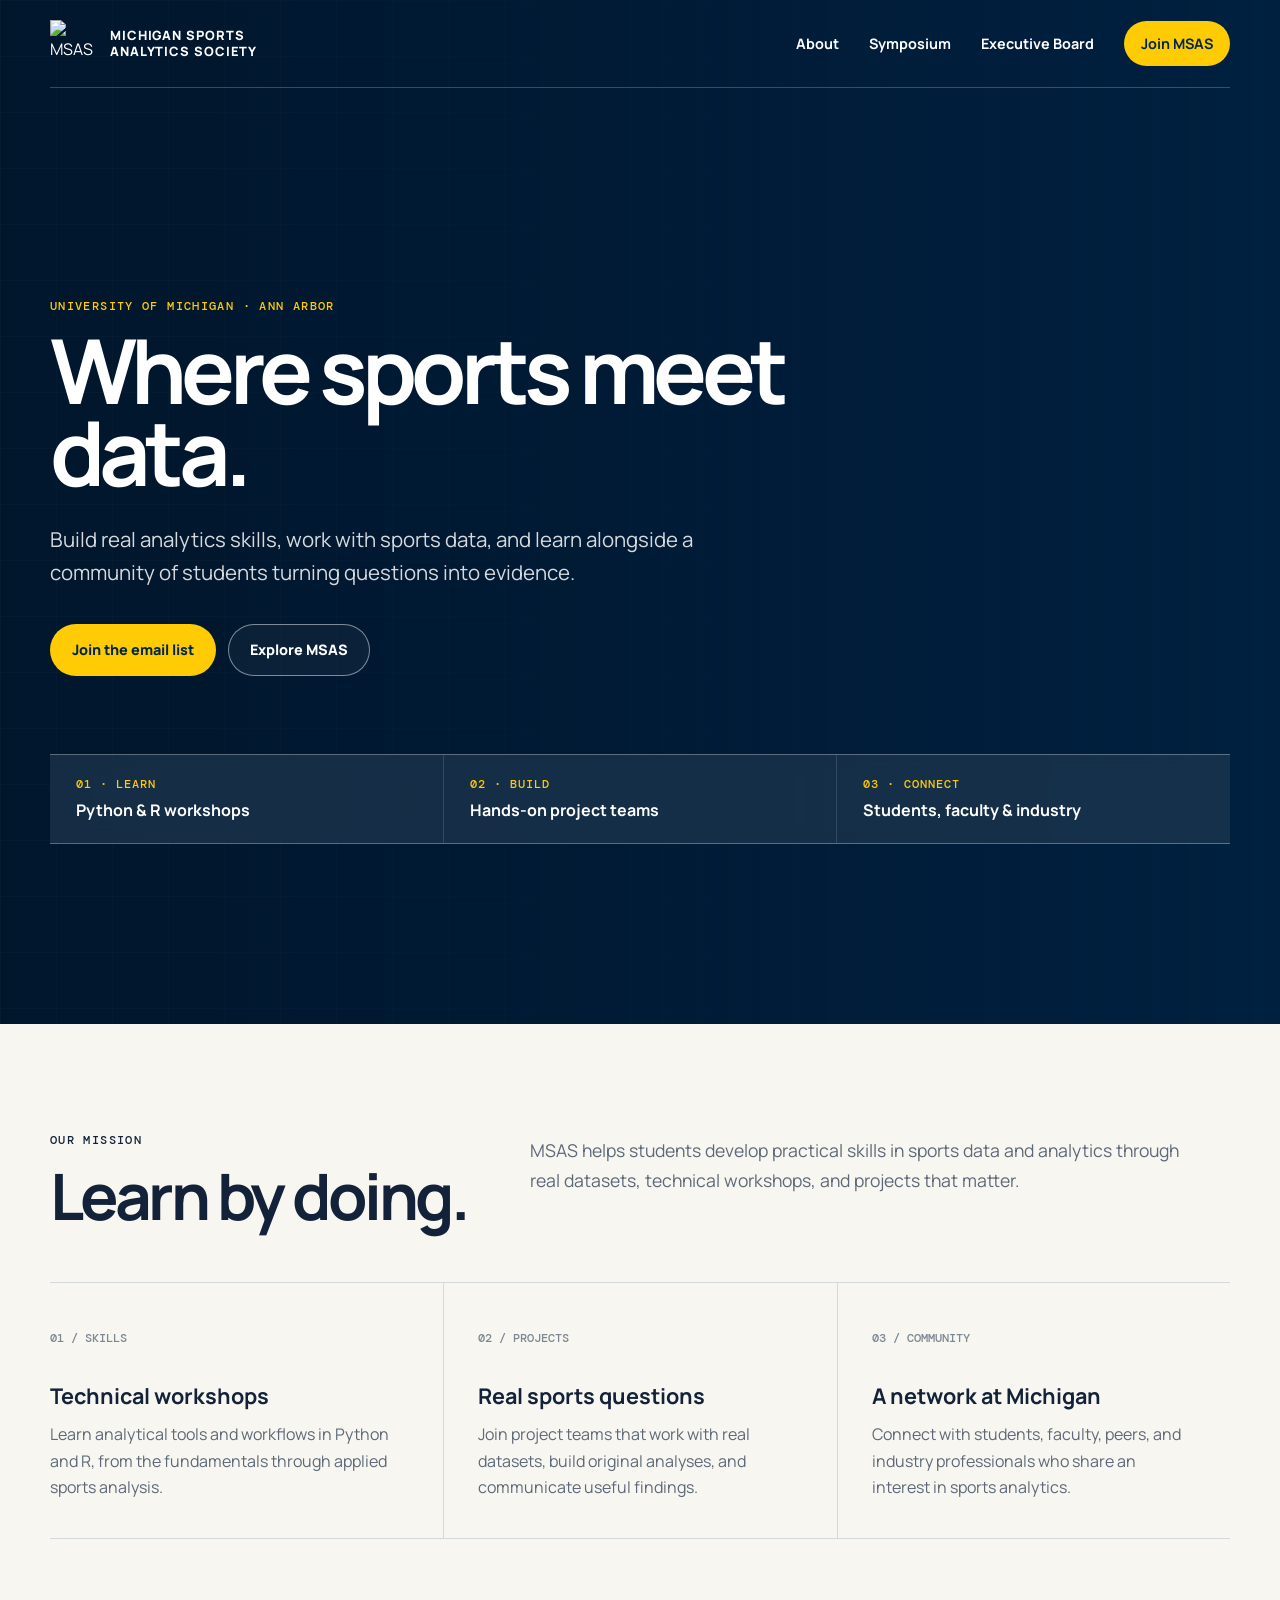
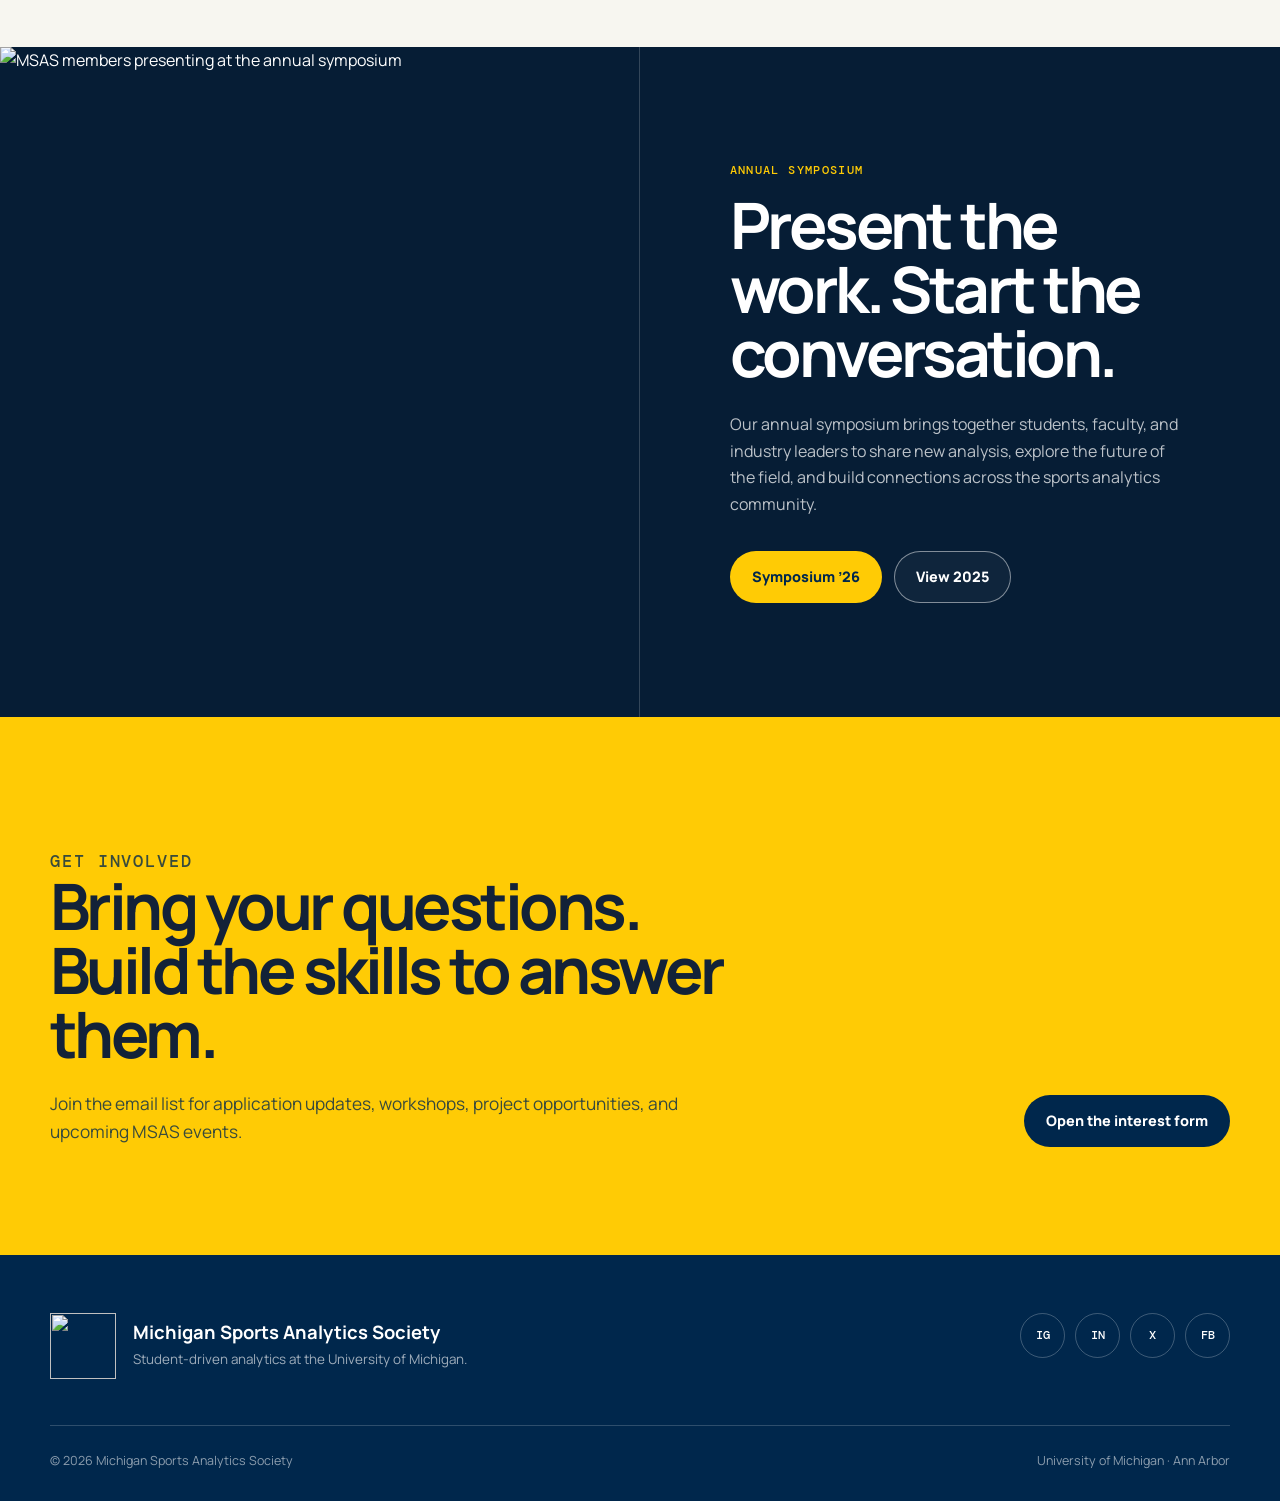
==== index.html @ a76660fe "First commit" ====
<!doctype html>
<html lang="en">
<head>
  <meta charset="utf-8">
  <meta name="viewport" content="width=device-width, initial-scale=1">
  <meta name="description" content="Michigan Sports Analytics Society helps students build practical sports analytics skills through projects, workshops, and its annual symposium.">
  <meta name="theme-color" content="#00274c">
  <title>Michigan Sports Analytics Society</title>
  <link rel="preconnect" href="https://fonts.googleapis.com">
  <link rel="preconnect" href="https://fonts.gstatic.com" crossorigin>
  <link href="https://fonts.googleapis.com/css2?family=DM+Mono:wght@400;500&family=Manrope:wght@400;500;600;700;800&display=swap" rel="stylesheet">
  <link rel="icon" type="image/svg+xml" href="data:image/svg+xml,%3Csvg xmlns='http://www.w3.org/2000/svg' viewBox='0 0 64 64'%3E%3Crect width='64' height='64' rx='13' fill='%2300274c'/%3E%3Cpath d='M12 43V21h9l11 14 11-14h9v22h-8V32L32 47 20 32v11z' fill='%23ffcb05'/%3E%3C/svg%3E">
  <style>
    :root {
      --blue: #00274c;
      --blue-2: #061d35;
      --maize: #ffcb05;
      --cream: #f7f6f0;
      --white: #fff;
      --ink: #132238;
      --muted: #5d6978;
      --line: rgba(0, 39, 76, .14);
      --max: 1180px;
      --radius: 22px;
    }

    * { box-sizing: border-box; }
    html { scroll-behavior: smooth; }
    body {
      margin: 0;
      color: var(--ink);
      background: var(--cream);
      font: 400 1rem/1.65 "Manrope", system-ui, sans-serif;
    }
    img { display: block; max-width: 100%; }
    a { color: inherit; }
    button, a { -webkit-tap-highlight-color: transparent; }
    .shell { width: min(calc(100% - 40px), var(--max)); margin-inline: auto; }
    .eyebrow {
      margin: 0 0 14px;
      color: inherit;
      font: 500 .78rem/1.4 "DM Mono", monospace;
      letter-spacing: .11em;
      text-transform: uppercase;
    }

    .site-header {
      position: absolute;
      z-index: 20;
      inset: 0 0 auto;
      color: var(--white);
    }
    .nav {
      min-height: 88px;
      display: flex;
      align-items: center;
      justify-content: space-between;
      gap: 28px;
      border-bottom: 1px solid rgba(255,255,255,.22);
    }
    .brand { display: inline-flex; align-items: center; gap: 12px; text-decoration: none; }
    .brand img { width: 48px; height: 48px; object-fit: contain; }
    .brand-text { max-width: 190px; font-size: .8rem; font-weight: 800; line-height: 1.2; text-transform: uppercase; letter-spacing: .07em; }
    .nav-links { display: flex; align-items: center; gap: 30px; }
    .nav-links a { font-size: .9rem; font-weight: 700; text-decoration: none; }
    .nav-links a:not(.nav-cta):hover { color: var(--maize); }
    .nav-cta { padding: 11px 17px; border-radius: 999px; color: var(--blue); background: var(--maize); }
    .menu-button { display: none; border: 0; color: white; background: transparent; cursor: pointer; }

    .hero {
      position: relative;
      min-height: 760px;
      display: grid;
      place-items: end stretch;
      overflow: hidden;
      color: var(--white);
      background: var(--blue);
    }
    .hero::before {
      content: "";
      position: absolute;
      inset: 0;
      background:
        linear-gradient(90deg, rgba(0,22,43,.98) 0%, rgba(0,25,50,.87) 48%, rgba(0,20,42,.35) 100%),
        url("https://msportsanalytics.com/wp-content/uploads/2024/12/msas.jpg?w=1440") center 38% / cover;
    }
    .hero::after {
      content: "";
      position: absolute;
      inset: 0;
      opacity: .22;
      background-image: linear-gradient(rgba(255,255,255,.09) 1px, transparent 1px), linear-gradient(90deg, rgba(255,255,255,.09) 1px, transparent 1px);
      background-size: 56px 56px;
      mask-image: linear-gradient(to right, #000, transparent 72%);
    }
    .hero-inner { position: relative; z-index: 2; padding: 190px 0 72px; }
    .hero-copy { width: min(800px, 100%); }
    .hero .eyebrow { color: var(--maize); }
    h1 {
      max-width: 850px;
      margin: 0;
      font-size: clamp(3.4rem, 7vw, 6.9rem);
      line-height: .91;
      letter-spacing: -.065em;
    }
    .hero-lede { max-width: 650px; margin: 30px 0 34px; color: rgba(255,255,255,.84); font-size: clamp(1.05rem, 2vw, 1.28rem); }
    .actions { display: flex; flex-wrap: wrap; gap: 12px; }
    .button {
      display: inline-flex;
      align-items: center;
      justify-content: center;
      min-height: 52px;
      padding: 0 21px;
      border: 1px solid transparent;
      border-radius: 999px;
      font-size: .9rem;
      font-weight: 800;
      text-decoration: none;
    }
    .button-primary { color: var(--blue); background: var(--maize); }
    .button-secondary { color: var(--white); border-color: rgba(255,255,255,.48); background: rgba(255,255,255,.04); }
    .button:hover { transform: translateY(-2px); }
    .signal-row { display: grid; grid-template-columns: repeat(3, 1fr); gap: 1px; margin-top: 78px; background: rgba(255,255,255,.2); border-block: 1px solid rgba(255,255,255,.2); }
    .signal { padding: 22px 26px 20px; background: rgba(0,28,55,.58); backdrop-filter: blur(8px); }
    .signal span { display: block; color: var(--maize); font: 500 .72rem "DM Mono", monospace; letter-spacing: .09em; text-transform: uppercase; }
    .signal strong { display: block; margin-top: 5px; font-size: 1rem; }

    section { padding: 108px 0; }
    .section-head { display: grid; grid-template-columns: .75fr 1.25fr; gap: 60px; align-items: start; margin-bottom: 54px; }
    .section-head h2, .symposium-copy h2, .join-copy h2 { margin: 0; font-size: clamp(2.5rem, 5vw, 4.6rem); line-height: 1; letter-spacing: -.055em; }
    .section-intro { max-width: 650px; margin: 4px 0 0; color: var(--muted); font-size: 1.1rem; }
    .feature-grid { display: grid; grid-template-columns: repeat(3, 1fr); border-block: 1px solid var(--line); }
    .feature { position: relative; padding: 40px 34px 38px 0; }
    .feature + .feature { padding-left: 34px; border-left: 1px solid var(--line); }
    .feature-number { color: #7b8793; font: 500 .78rem "DM Mono", monospace; }
    .feature h3 { margin: 34px 0 12px; font-size: 1.35rem; line-height: 1.2; }
    .feature p { margin: 0; color: var(--muted); }

    .symposium { padding: 0; color: white; background: var(--blue-2); }
    .symposium-grid { display: grid; grid-template-columns: 1fr 1fr; min-height: 670px; }
    .symposium-photo { position: relative; min-height: 460px; overflow: hidden; }
    .symposium-photo img { width: 100%; height: 100%; object-fit: cover; }
    .symposium-photo::after { content: ""; position: absolute; inset: 0; box-shadow: inset -1px 0 rgba(255,255,255,.18); }
    .symposium-copy { display: flex; flex-direction: column; justify-content: center; padding: clamp(48px, 7vw, 92px); }
    .symposium-copy .eyebrow { color: var(--maize); }
    .symposium-copy p:not(.eyebrow) { max-width: 550px; margin: 26px 0 34px; color: rgba(255,255,255,.73); }

    .join { background: var(--maize); }
    .join-grid { display: grid; grid-template-columns: 1.25fr .75fr; gap: 60px; align-items: end; }
    .join-copy p { max-width: 650px; margin: 24px 0 0; color: rgba(0,39,76,.78); font-size: 1.08rem; }
    .join-action { justify-self: end; }
    .join .button-primary { color: white; background: var(--blue); }

    footer { padding: 58px 0 30px; color: white; background: var(--blue); }
    .footer-top { display: flex; justify-content: space-between; gap: 40px; align-items: flex-start; padding-bottom: 46px; border-bottom: 1px solid rgba(255,255,255,.18); }
    .footer-brand { display: flex; gap: 17px; align-items: center; max-width: 430px; }
    .footer-brand img { width: 66px; height: 66px; object-fit: contain; }
    .footer-brand strong { display: block; font-size: 1.15rem; line-height: 1.25; }
    .footer-brand span { display: block; margin-top: 4px; color: rgba(255,255,255,.62); font-size: .84rem; }
    .socials { display: flex; flex-wrap: wrap; gap: 10px; }
    .socials a { display: inline-grid; place-items: center; width: 45px; height: 45px; border: 1px solid rgba(255,255,255,.24); border-radius: 50%; font: 500 .75rem "DM Mono", monospace; text-decoration: none; }
    .socials a:hover { color: var(--blue); border-color: var(--maize); background: var(--maize); }
    .footer-bottom { display: flex; justify-content: space-between; gap: 20px; padding-top: 25px; color: rgba(255,255,255,.55); font-size: .78rem; }

    :focus-visible { outline: 3px solid var(--maize); outline-offset: 4px; }
    @media (prefers-reduced-motion: reduce) { html { scroll-behavior: auto; } .button:hover { transform: none; } }

    @media (max-width: 800px) {
      .shell { width: min(calc(100% - 28px), var(--max)); }
      .nav { min-height: 76px; }
      .brand img { width: 42px; height: 42px; }
      .nav-links {
        position: absolute;
        top: 76px;
        left: 14px;
        right: 14px;
        display: none;
        padding: 20px;
        align-items: stretch;
        flex-direction: column;
        gap: 10px;
        border: 1px solid rgba(255,255,255,.16);
        border-radius: 18px;
        background: rgba(0,31,61,.98);
        box-shadow: 0 18px 45px rgba(0,0,0,.25);
      }
      .nav-links.open { display: flex; }
      .nav-links a { padding: 10px; }
      .nav-cta { text-align: center; }
      .menu-button { display: inline-grid; place-items: center; width: 44px; height: 44px; }
      .hero { min-height: 760px; }
      .hero::before { background: linear-gradient(90deg, rgba(0,22,43,.96), rgba(0,27,52,.72)), url("https://msportsanalytics.com/wp-content/uploads/2024/12/msas.jpg?w=1024") 58% center / cover; }
      .hero-inner { padding-top: 150px; }
      h1 { font-size: clamp(3.3rem, 15vw, 5.2rem); }
      .signal-row { grid-template-columns: 1fr; }
      .signal + .signal { border-top: 1px solid rgba(255,255,255,.18); }
      section { padding: 80px 0; }
      .section-head, .symposium-grid, .join-grid { grid-template-columns: 1fr; }
      .section-head { gap: 22px; }
      .feature-grid { grid-template-columns: 1fr; }
      .feature, .feature + .feature { padding: 30px 0; border-left: 0; }
      .feature + .feature { border-top: 1px solid var(--line); }
      .feature h3 { margin-top: 18px; }
      .symposium-photo { min-height: 420px; }
      .symposium-copy { padding: 64px 28px 76px; }
      .join-action { justify-self: start; }
      .footer-top, .footer-bottom { flex-direction: column; }
    }
  </style>
</head>
<body>
  <header class="site-header">
    <nav class="nav shell" aria-label="Main navigation">
      <a class="brand" href="#top" aria-label="Michigan Sports Analytics Society home">
        <img src="https://msportsanalytics.wordpress.com/wp-content/uploads/2025/08/msas-logo-circle-1.png?w=150" alt="MSAS logo">
        <span class="brand-text">Michigan Sports Analytics Society</span>
      </a>
      <button class="menu-button" type="button" aria-expanded="false" aria-controls="nav-links" aria-label="Open navigation">
        <svg width="24" height="24" viewBox="0 0 24 24" fill="none" aria-hidden="true"><path d="M4 7h16M4 12h16M4 17h16" stroke="currentColor" stroke-width="2" stroke-linecap="round"/></svg>
      </button>
      <div class="nav-links" id="nav-links">
        <a href="#about">About</a>
        <a href="#symposium">Symposium</a>
        <a href="https://msportsanalytics.com/eboard-25/">Executive Board</a>
        <a class="nav-cta" href="https://forms.gle/o75ywypEzb8oC7ah6">Join MSAS</a>
      </div>
    </nav>
  </header>

  <main id="top">
    <section class="hero" aria-labelledby="hero-title">
      <div class="hero-inner shell">
        <div class="hero-copy">
          <p class="eyebrow">University of Michigan · Ann Arbor</p>
          <h1 id="hero-title">Where sports meet data.</h1>
          <p class="hero-lede">Build real analytics skills, work with sports data, and learn alongside a community of students turning questions into evidence.</p>
          <div class="actions">
            <a class="button button-primary" href="https://forms.gle/o75ywypEzb8oC7ah6">Join the email list</a>
            <a class="button button-secondary" href="#about">Explore MSAS</a>
          </div>
        </div>
        <div class="signal-row" aria-label="Club focus areas">
          <div class="signal"><span>01 · Learn</span><strong>Python &amp; R workshops</strong></div>
          <div class="signal"><span>02 · Build</span><strong>Hands-on project teams</strong></div>
          <div class="signal"><span>03 · Connect</span><strong>Students, faculty &amp; industry</strong></div>
        </div>
      </div>
    </section>

    <section id="about">
      <div class="shell">
        <div class="section-head">
          <div>
            <p class="eyebrow">Our mission</p>
            <h2>Learn by doing.</h2>
          </div>
          <p class="section-intro">MSAS helps students develop practical skills in sports data and analytics through real datasets, technical workshops, and projects that matter.</p>
        </div>
        <div class="feature-grid">
          <article class="feature">
            <span class="feature-number">01 / SKILLS</span>
            <h3>Technical workshops</h3>
            <p>Learn analytical tools and workflows in Python and R, from the fundamentals through applied sports analysis.</p>
          </article>
          <article class="feature">
            <span class="feature-number">02 / PROJECTS</span>
            <h3>Real sports questions</h3>
            <p>Join project teams that work with real datasets, build original analyses, and communicate useful findings.</p>
          </article>
          <article class="feature">
            <span class="feature-number">03 / COMMUNITY</span>
            <h3>A network at Michigan</h3>
            <p>Connect with students, faculty, peers, and industry professionals who share an interest in sports analytics.</p>
          </article>
        </div>
      </div>
    </section>

    <section class="symposium" id="symposium">
      <div class="symposium-grid">
        <div class="symposium-photo">
          <img src="https://msportsanalytics.com/wp-content/uploads/2025/08/img_0239-1.jpg?w=1532" alt="MSAS members presenting at the annual symposium" loading="lazy">
        </div>
        <div class="symposium-copy">
          <p class="eyebrow">Annual symposium</p>
          <h2>Present the work. Start the conversation.</h2>
          <p>Our annual symposium brings together students, faculty, and industry leaders to share new analysis, explore the future of the field, and build connections across the sports analytics community.</p>
          <div class="actions">
            <a class="button button-primary" href="https://msportsanalytics.com/articles/symposium-26/">Symposium ’26</a>
            <a class="button button-secondary" href="https://msportsanalytics.com/articles/symposium-25/">View 2025</a>
          </div>
        </div>
      </div>
    </section>

    <section class="join" id="join">
      <div class="shell join-grid">
        <div class="join-copy">
          <p class="eyebrow">Get involved</p>
          <h2>Bring your questions. Build the skills to answer them.</h2>
          <p>Join the email list for application updates, workshops, project opportunities, and upcoming MSAS events.</p>
        </div>
        <div class="join-action">
          <a class="button button-primary" href="https://forms.gle/o75ywypEzb8oC7ah6">Open the interest form</a>
        </div>
      </div>
    </section>
  </main>

  <footer>
    <div class="shell">
      <div class="footer-top">
        <div class="footer-brand">
          <img src="https://msportsanalytics.com/wp-content/uploads/2025/08/msas-logo-white.png?w=150" alt="" loading="lazy">
          <div><strong>Michigan Sports Analytics Society</strong><span>Student-driven analytics at the University of Michigan.</span></div>
        </div>
        <div class="socials" aria-label="MSAS social links">
          <a href="https://www.instagram.com/msas.umich/" aria-label="Instagram">IG</a>
          <a href="https://www.linkedin.com/company/michigan-sports-analytics-society/" aria-label="LinkedIn">IN</a>
          <a href="https://x.com/umichmsas" aria-label="X">X</a>
          <a href="https://www.facebook.com/SportsAnalyticsUM/" aria-label="Facebook">FB</a>
        </div>
      </div>
      <div class="footer-bottom"><span>© <span id="year"></span> Michigan Sports Analytics Society</span><span>University of Michigan · Ann Arbor</span></div>
    </div>
  </footer>

  <script>
    const menuButton = document.querySelector('.menu-button');
    const navLinks = document.querySelector('#nav-links');
    menuButton.addEventListener('click', () => {
      const isOpen = navLinks.classList.toggle('open');
      menuButton.setAttribute('aria-expanded', String(isOpen));
      menuButton.setAttribute('aria-label', isOpen ? 'Close navigation' : 'Open navigation');
    });
    navLinks.addEventListener('click', (event) => {
      if (event.target.matches('a')) {
        navLinks.classList.remove('open');
        menuButton.setAttribute('aria-expanded', 'false');
      }
    });
    document.querySelector('#year').textContent = new Date().getFullYear();
  </script>
</body>
</html>
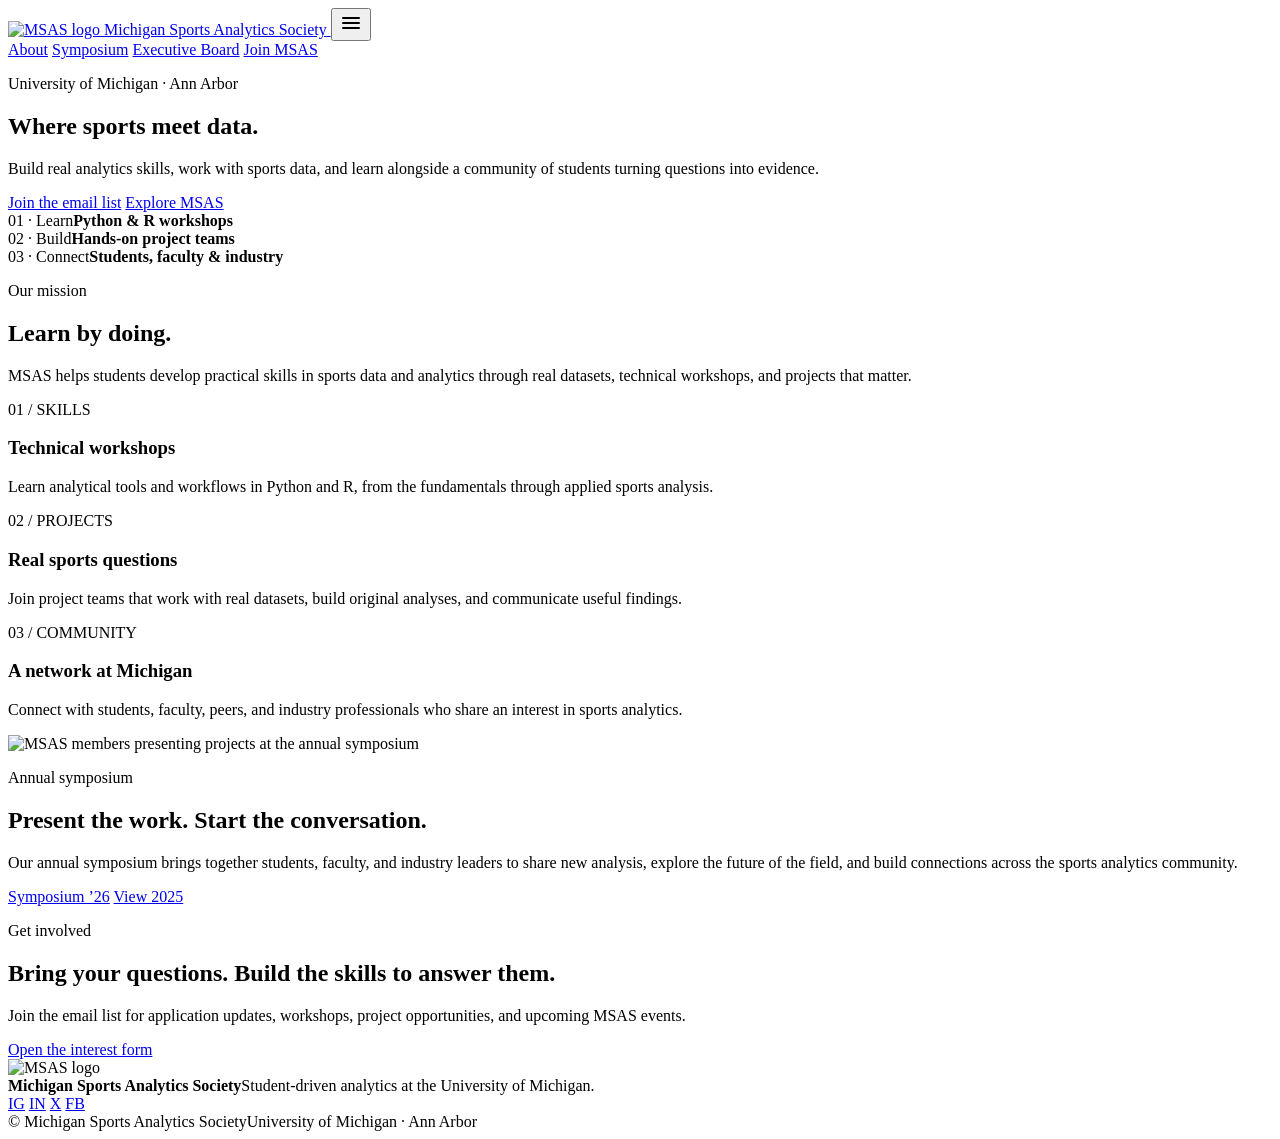
==== commit 8682fa7c: "Remove old file and update website" ====
--- a/index.html
+++ b/index.html
@@ -10,209 +10,13 @@
   <link rel="preconnect" href="https://fonts.gstatic.com" crossorigin>
   <link href="https://fonts.googleapis.com/css2?family=DM+Mono:wght@400;500&family=Manrope:wght@400;500;600;700;800&display=swap" rel="stylesheet">
   <link rel="icon" type="image/svg+xml" href="data:image/svg+xml,%3Csvg xmlns='http://www.w3.org/2000/svg' viewBox='0 0 64 64'%3E%3Crect width='64' height='64' rx='13' fill='%2300274c'/%3E%3Cpath d='M12 43V21h9l11 14 11-14h9v22h-8V32L32 47 20 32v11z' fill='%23ffcb05'/%3E%3C/svg%3E">
-  <style>
-    :root {
-      --blue: #00274c;
-      --blue-2: #061d35;
-      --maize: #ffcb05;
-      --cream: #f7f6f0;
-      --white: #fff;
-      --ink: #132238;
-      --muted: #5d6978;
-      --line: rgba(0, 39, 76, .14);
-      --max: 1180px;
-      --radius: 22px;
-    }
-
-    * { box-sizing: border-box; }
-    html { scroll-behavior: smooth; }
-    body {
-      margin: 0;
-      color: var(--ink);
-      background: var(--cream);
-      font: 400 1rem/1.65 "Manrope", system-ui, sans-serif;
-    }
-    img { display: block; max-width: 100%; }
-    a { color: inherit; }
-    button, a { -webkit-tap-highlight-color: transparent; }
-    .shell { width: min(calc(100% - 40px), var(--max)); margin-inline: auto; }
-    .eyebrow {
-      margin: 0 0 14px;
-      color: inherit;
-      font: 500 .78rem/1.4 "DM Mono", monospace;
-      letter-spacing: .11em;
-      text-transform: uppercase;
-    }
-
-    .site-header {
-      position: absolute;
-      z-index: 20;
-      inset: 0 0 auto;
-      color: var(--white);
-    }
-    .nav {
-      min-height: 88px;
-      display: flex;
-      align-items: center;
-      justify-content: space-between;
-      gap: 28px;
-      border-bottom: 1px solid rgba(255,255,255,.22);
-    }
-    .brand { display: inline-flex; align-items: center; gap: 12px; text-decoration: none; }
-    .brand img { width: 48px; height: 48px; object-fit: contain; }
-    .brand-text { max-width: 190px; font-size: .8rem; font-weight: 800; line-height: 1.2; text-transform: uppercase; letter-spacing: .07em; }
-    .nav-links { display: flex; align-items: center; gap: 30px; }
-    .nav-links a { font-size: .9rem; font-weight: 700; text-decoration: none; }
-    .nav-links a:not(.nav-cta):hover { color: var(--maize); }
-    .nav-cta { padding: 11px 17px; border-radius: 999px; color: var(--blue); background: var(--maize); }
-    .menu-button { display: none; border: 0; color: white; background: transparent; cursor: pointer; }
-
-    .hero {
-      position: relative;
-      min-height: 760px;
-      display: grid;
-      place-items: end stretch;
-      overflow: hidden;
-      color: var(--white);
-      background: var(--blue);
-    }
-    .hero::before {
-      content: "";
-      position: absolute;
-      inset: 0;
-      background:
-        linear-gradient(90deg, rgba(0,22,43,.98) 0%, rgba(0,25,50,.87) 48%, rgba(0,20,42,.35) 100%),
-        url("https://msportsanalytics.com/wp-content/uploads/2024/12/msas.jpg?w=1440") center 38% / cover;
-    }
-    .hero::after {
-      content: "";
-      position: absolute;
-      inset: 0;
-      opacity: .22;
-      background-image: linear-gradient(rgba(255,255,255,.09) 1px, transparent 1px), linear-gradient(90deg, rgba(255,255,255,.09) 1px, transparent 1px);
-      background-size: 56px 56px;
-      mask-image: linear-gradient(to right, #000, transparent 72%);
-    }
-    .hero-inner { position: relative; z-index: 2; padding: 190px 0 72px; }
-    .hero-copy { width: min(800px, 100%); }
-    .hero .eyebrow { color: var(--maize); }
-    h1 {
-      max-width: 850px;
-      margin: 0;
-      font-size: clamp(3.4rem, 7vw, 6.9rem);
-      line-height: .91;
-      letter-spacing: -.065em;
-    }
-    .hero-lede { max-width: 650px; margin: 30px 0 34px; color: rgba(255,255,255,.84); font-size: clamp(1.05rem, 2vw, 1.28rem); }
-    .actions { display: flex; flex-wrap: wrap; gap: 12px; }
-    .button {
-      display: inline-flex;
-      align-items: center;
-      justify-content: center;
-      min-height: 52px;
-      padding: 0 21px;
-      border: 1px solid transparent;
-      border-radius: 999px;
-      font-size: .9rem;
-      font-weight: 800;
-      text-decoration: none;
-    }
-    .button-primary { color: var(--blue); background: var(--maize); }
-    .button-secondary { color: var(--white); border-color: rgba(255,255,255,.48); background: rgba(255,255,255,.04); }
-    .button:hover { transform: translateY(-2px); }
-    .signal-row { display: grid; grid-template-columns: repeat(3, 1fr); gap: 1px; margin-top: 78px; background: rgba(255,255,255,.2); border-block: 1px solid rgba(255,255,255,.2); }
-    .signal { padding: 22px 26px 20px; background: rgba(0,28,55,.58); backdrop-filter: blur(8px); }
-    .signal span { display: block; color: var(--maize); font: 500 .72rem "DM Mono", monospace; letter-spacing: .09em; text-transform: uppercase; }
-    .signal strong { display: block; margin-top: 5px; font-size: 1rem; }
-
-    section { padding: 108px 0; }
-    .section-head { display: grid; grid-template-columns: .75fr 1.25fr; gap: 60px; align-items: start; margin-bottom: 54px; }
-    .section-head h2, .symposium-copy h2, .join-copy h2 { margin: 0; font-size: clamp(2.5rem, 5vw, 4.6rem); line-height: 1; letter-spacing: -.055em; }
-    .section-intro { max-width: 650px; margin: 4px 0 0; color: var(--muted); font-size: 1.1rem; }
-    .feature-grid { display: grid; grid-template-columns: repeat(3, 1fr); border-block: 1px solid var(--line); }
-    .feature { position: relative; padding: 40px 34px 38px 0; }
-    .feature + .feature { padding-left: 34px; border-left: 1px solid var(--line); }
-    .feature-number { color: #7b8793; font: 500 .78rem "DM Mono", monospace; }
-    .feature h3 { margin: 34px 0 12px; font-size: 1.35rem; line-height: 1.2; }
-    .feature p { margin: 0; color: var(--muted); }
-
-    .symposium { padding: 0; color: white; background: var(--blue-2); }
-    .symposium-grid { display: grid; grid-template-columns: 1fr 1fr; min-height: 670px; }
-    .symposium-photo { position: relative; min-height: 460px; overflow: hidden; }
-    .symposium-photo img { width: 100%; height: 100%; object-fit: cover; }
-    .symposium-photo::after { content: ""; position: absolute; inset: 0; box-shadow: inset -1px 0 rgba(255,255,255,.18); }
-    .symposium-copy { display: flex; flex-direction: column; justify-content: center; padding: clamp(48px, 7vw, 92px); }
-    .symposium-copy .eyebrow { color: var(--maize); }
-    .symposium-copy p:not(.eyebrow) { max-width: 550px; margin: 26px 0 34px; color: rgba(255,255,255,.73); }
-
-    .join { background: var(--maize); }
-    .join-grid { display: grid; grid-template-columns: 1.25fr .75fr; gap: 60px; align-items: end; }
-    .join-copy p { max-width: 650px; margin: 24px 0 0; color: rgba(0,39,76,.78); font-size: 1.08rem; }
-    .join-action { justify-self: end; }
-    .join .button-primary { color: white; background: var(--blue); }
-
-    footer { padding: 58px 0 30px; color: white; background: var(--blue); }
-    .footer-top { display: flex; justify-content: space-between; gap: 40px; align-items: flex-start; padding-bottom: 46px; border-bottom: 1px solid rgba(255,255,255,.18); }
-    .footer-brand { display: flex; gap: 17px; align-items: center; max-width: 430px; }
-    .footer-brand img { width: 66px; height: 66px; object-fit: contain; }
-    .footer-brand strong { display: block; font-size: 1.15rem; line-height: 1.25; }
-    .footer-brand span { display: block; margin-top: 4px; color: rgba(255,255,255,.62); font-size: .84rem; }
-    .socials { display: flex; flex-wrap: wrap; gap: 10px; }
-    .socials a { display: inline-grid; place-items: center; width: 45px; height: 45px; border: 1px solid rgba(255,255,255,.24); border-radius: 50%; font: 500 .75rem "DM Mono", monospace; text-decoration: none; }
-    .socials a:hover { color: var(--blue); border-color: var(--maize); background: var(--maize); }
-    .footer-bottom { display: flex; justify-content: space-between; gap: 20px; padding-top: 25px; color: rgba(255,255,255,.55); font-size: .78rem; }
-
-    :focus-visible { outline: 3px solid var(--maize); outline-offset: 4px; }
-    @media (prefers-reduced-motion: reduce) { html { scroll-behavior: auto; } .button:hover { transform: none; } }
-
-    @media (max-width: 800px) {
-      .shell { width: min(calc(100% - 28px), var(--max)); }
-      .nav { min-height: 76px; }
-      .brand img { width: 42px; height: 42px; }
-      .nav-links {
-        position: absolute;
-        top: 76px;
-        left: 14px;
-        right: 14px;
-        display: none;
-        padding: 20px;
-        align-items: stretch;
-        flex-direction: column;
-        gap: 10px;
-        border: 1px solid rgba(255,255,255,.16);
-        border-radius: 18px;
-        background: rgba(0,31,61,.98);
-        box-shadow: 0 18px 45px rgba(0,0,0,.25);
-      }
-      .nav-links.open { display: flex; }
-      .nav-links a { padding: 10px; }
-      .nav-cta { text-align: center; }
-      .menu-button { display: inline-grid; place-items: center; width: 44px; height: 44px; }
-      .hero { min-height: 760px; }
-      .hero::before { background: linear-gradient(90deg, rgba(0,22,43,.96), rgba(0,27,52,.72)), url("https://msportsanalytics.com/wp-content/uploads/2024/12/msas.jpg?w=1024") 58% center / cover; }
-      .hero-inner { padding-top: 150px; }
-      h1 { font-size: clamp(3.3rem, 15vw, 5.2rem); }
-      .signal-row { grid-template-columns: 1fr; }
-      .signal + .signal { border-top: 1px solid rgba(255,255,255,.18); }
-      section { padding: 80px 0; }
-      .section-head, .symposium-grid, .join-grid { grid-template-columns: 1fr; }
-      .section-head { gap: 22px; }
-      .feature-grid { grid-template-columns: 1fr; }
-      .feature, .feature + .feature { padding: 30px 0; border-left: 0; }
-      .feature + .feature { border-top: 1px solid var(--line); }
-      .feature h3 { margin-top: 18px; }
-      .symposium-photo { min-height: 420px; }
-      .symposium-copy { padding: 64px 28px 76px; }
-      .join-action { justify-self: start; }
-      .footer-top, .footer-bottom { flex-direction: column; }
-    }
-  </style>
+  <link rel="stylesheet" href="/assets/css/styles.css">
 </head>
-<body>
+<body class="home-page">
   <header class="site-header">
     <nav class="nav shell" aria-label="Main navigation">
       <a class="brand" href="#top" aria-label="Michigan Sports Analytics Society home">
-        <img src="https://msportsanalytics.wordpress.com/wp-content/uploads/2025/08/msas-logo-circle-1.png?w=150" alt="MSAS logo">
+        <img src="/assets/images/msas-logo-circle-1.png" alt="MSAS logo">
         <span class="brand-text">Michigan Sports Analytics Society</span>
       </a>
       <button class="menu-button" type="button" aria-expanded="false" aria-controls="nav-links" aria-label="Open navigation">
@@ -279,7 +83,7 @@
     <section class="symposium" id="symposium">
       <div class="symposium-grid">
         <div class="symposium-photo">
-          <img src="https://msportsanalytics.com/wp-content/uploads/2025/08/img_0239-1.jpg?w=1532" alt="MSAS members presenting at the annual symposium" loading="lazy">
+          <img src="/assets/images/symposium_project.webp" alt="MSAS members presenting projects at the annual symposium" loading="lazy">
         </div>
         <div class="symposium-copy">
           <p class="eyebrow">Annual symposium</p>
@@ -311,7 +115,7 @@
     <div class="shell">
       <div class="footer-top">
         <div class="footer-brand">
-          <img src="https://msportsanalytics.com/wp-content/uploads/2025/08/msas-logo-white.png?w=150" alt="" loading="lazy">
+          <img src="/assets/images/msas-logo-circle-1.png" alt="MSAS logo" loading="lazy">
           <div><strong>Michigan Sports Analytics Society</strong><span>Student-driven analytics at the University of Michigan.</span></div>
         </div>
         <div class="socials" aria-label="MSAS social links">
@@ -325,21 +129,6 @@
     </div>
   </footer>
 
-  <script>
-    const menuButton = document.querySelector('.menu-button');
-    const navLinks = document.querySelector('#nav-links');
-    menuButton.addEventListener('click', () => {
-      const isOpen = navLinks.classList.toggle('open');
-      menuButton.setAttribute('aria-expanded', String(isOpen));
-      menuButton.setAttribute('aria-label', isOpen ? 'Close navigation' : 'Open navigation');
-    });
-    navLinks.addEventListener('click', (event) => {
-      if (event.target.matches('a')) {
-        navLinks.classList.remove('open');
-        menuButton.setAttribute('aria-expanded', 'false');
-      }
-    });
-    document.querySelector('#year').textContent = new Date().getFullYear();
-  </script>
+  <script src="/assets/js/script.js" defer></script>
 </body>
 </html>
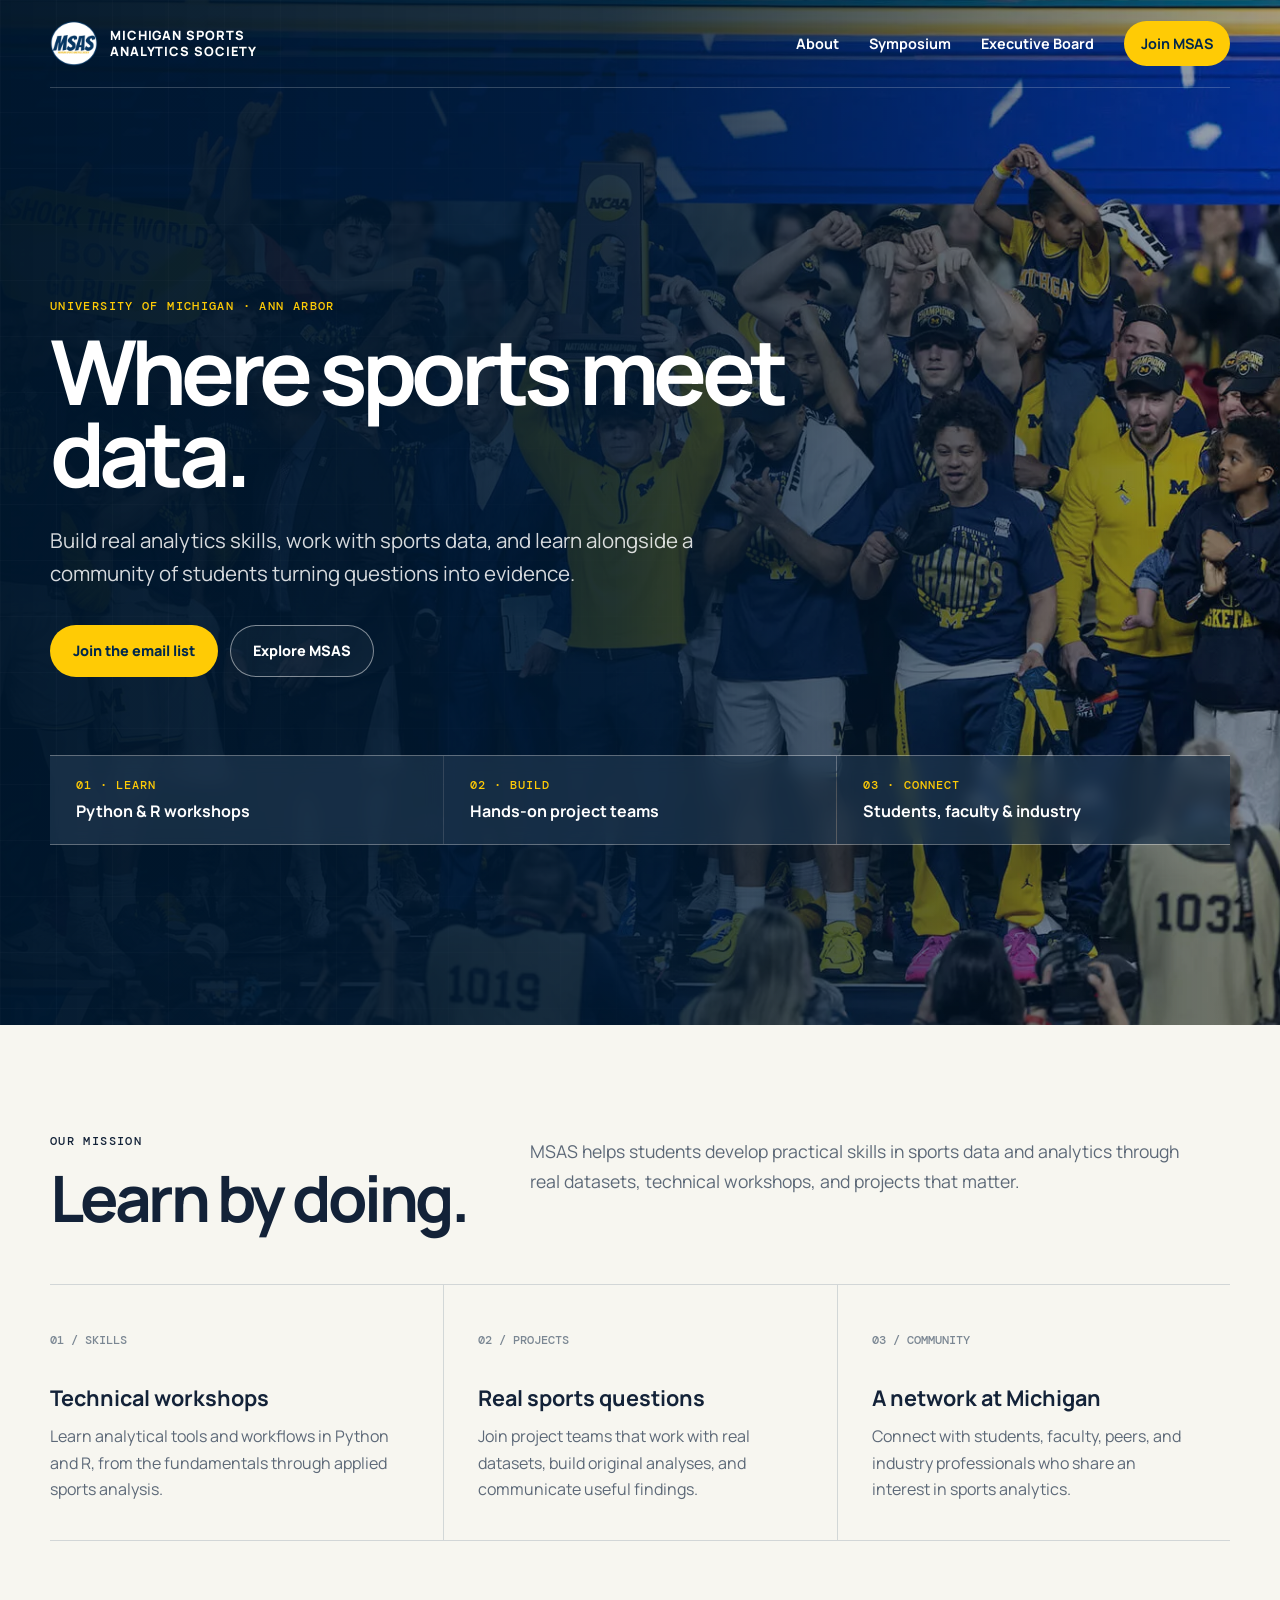
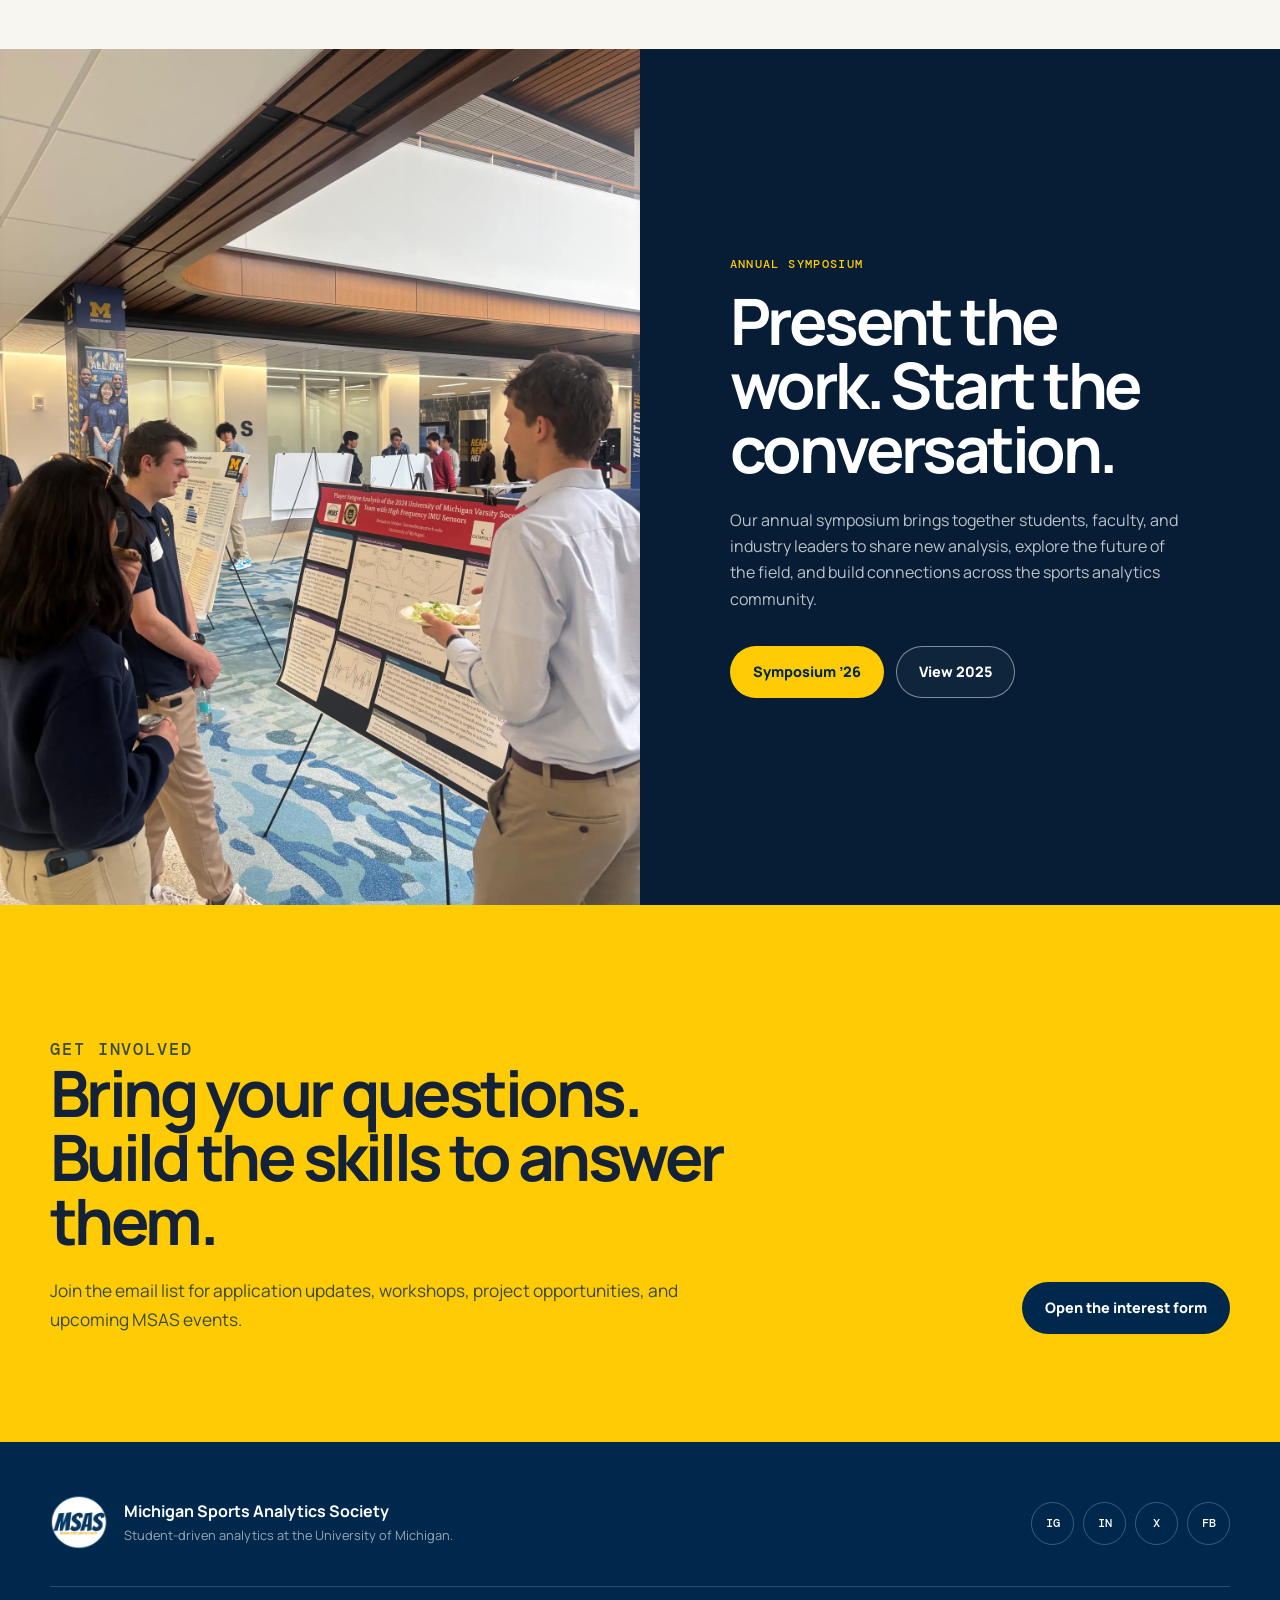
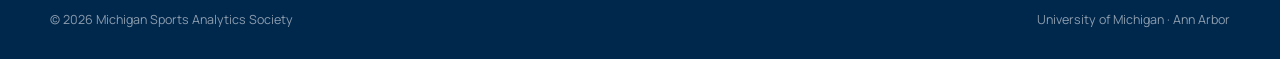
==== commit 75e75e8a: "Fix executive board link" ====
--- a/index.html
+++ b/index.html
@@ -25,7 +25,7 @@
       <div class="nav-links" id="nav-links">
         <a href="#about">About</a>
         <a href="#symposium">Symposium</a>
-        <a href="https://msportsanalytics.com/eboard-25/">Executive Board</a>
+        <a href="/executive-board/">Executive Board</a>
         <a class="nav-cta" href="https://forms.gle/o75ywypEzb8oC7ah6">Join MSAS</a>
       </div>
     </nav>
--- a/assets/css/styles.css
+++ b/assets/css/styles.css
@@ -0,0 +1,294 @@
+:root {
+  --blue: #00274c;
+  --blue-dark: #061d35;
+  --maize: #ffcb05;
+  --cream: #f7f6f0;
+  --white: #fff;
+  --ink: #132238;
+  --muted: #5d6978;
+  --line: rgba(0, 39, 76, .15);
+  --max: 1180px;
+}
+
+* { box-sizing: border-box; }
+html { scroll-behavior: smooth; }
+body { margin: 0; color: var(--ink); background: var(--cream); font: 400 1rem/1.65 "Manrope", system-ui, sans-serif; }
+img { display: block; max-width: 100%; }
+a { color: inherit; }
+button, a { -webkit-tap-highlight-color: transparent; }
+.shell { width: min(calc(100% - 40px), var(--max)); margin-inline: auto; }
+.eyebrow { margin: 0 0 15px; font: 500 .78rem/1.4 "DM Mono", monospace; letter-spacing: .11em; text-transform: uppercase; }
+
+/* Shared navigation */
+.site-header { position: relative; z-index: 20; color: white; background: var(--blue); }
+.home-page .site-header,
+.symposium-page .site-header { position: absolute; inset: 0 0 auto; background: transparent; }
+.nav { min-height: 88px; display: flex; align-items: center; justify-content: space-between; gap: 28px; border-bottom: 1px solid rgba(255,255,255,.2); }
+.brand { display: inline-flex; align-items: center; gap: 12px; text-decoration: none; }
+.brand img { width: 48px; height: 48px; object-fit: contain; }
+.brand-text { max-width: 190px; font-size: .8rem; font-weight: 800; line-height: 1.2; text-transform: uppercase; letter-spacing: .07em; }
+.nav-links { display: flex; align-items: center; gap: 30px; }
+.nav-links a { font-size: .9rem; font-weight: 700; text-decoration: none; }
+.nav-links a:not(.nav-cta):hover,
+.nav-links .active { color: var(--maize); }
+.nav-cta { padding: 11px 17px; border-radius: 999px; color: var(--blue); background: var(--maize); }
+.menu-button { display: none; border: 0; color: white; background: transparent; cursor: pointer; }
+
+/* Shared buttons and footer */
+.actions { display: flex; flex-wrap: wrap; gap: 12px; }
+.button { display: inline-flex; min-height: 52px; align-items: center; justify-content: center; padding: 0 22px; border: 1px solid transparent; border-radius: 999px; font-size: .9rem; font-weight: 800; text-decoration: none; }
+.button-primary { color: var(--blue); background: var(--maize); }
+.button-secondary { color: white; border-color: rgba(255,255,255,.48); background: rgba(255,255,255,.04); }
+.button:hover { transform: translateY(-2px); }
+footer { padding: 52px 0 28px; color: white; background: var(--blue); }
+.footer-top { display: flex; justify-content: space-between; gap: 40px; align-items: center; padding-bottom: 34px; border-bottom: 1px solid rgba(255,255,255,.18); }
+.footer-brand { display: flex; gap: 16px; align-items: center; max-width: 430px; }
+.footer-brand img { width: 58px; height: 58px; object-fit: contain; }
+.footer-brand strong { display: block; max-width: 320px; line-height: 1.25; }
+.footer-brand span { display: block; margin-top: 4px; color: rgba(255,255,255,.6); font-size: .8rem; }
+.socials { display: flex; flex-wrap: wrap; gap: 9px; }
+.socials a { display: inline-grid; place-items: center; width: 43px; height: 43px; border: 1px solid rgba(255,255,255,.24); border-radius: 50%; font: 500 .73rem "DM Mono", monospace; text-decoration: none; }
+.socials a:hover { color: var(--blue); border-color: var(--maize); background: var(--maize); }
+.footer-bottom { display: flex; justify-content: space-between; gap: 20px; padding-top: 23px; color: rgba(255,255,255,.55); font-size: .78rem; }
+:focus-visible { outline: 3px solid var(--maize); outline-offset: 4px; }
+
+/* Home */
+.home-page .hero { position: relative; min-height: 760px; display: grid; place-items: end stretch; overflow: hidden; color: white; background: var(--blue); }
+.home-page .hero::before { content: ""; position: absolute; inset: 0; background: linear-gradient(90deg, rgba(0,22,43,.98) 0%, rgba(0,25,50,.87) 48%, rgba(0,20,42,.35) 100%), url("/assets/images/MSAS_Flair.webp") center 38% / cover; }
+.home-page .hero::after { content: ""; position: absolute; inset: 0; opacity: .22; background-image: linear-gradient(rgba(255,255,255,.09) 1px, transparent 1px), linear-gradient(90deg, rgba(255,255,255,.09) 1px, transparent 1px); background-size: 56px 56px; mask-image: linear-gradient(to right, #000, transparent 72%); }
+.home-page .hero-inner { position: relative; z-index: 2; padding: 190px 0 72px; }
+.home-page .hero-copy { width: min(800px, 100%); }
+.home-page .hero .eyebrow { color: var(--maize); }
+.home-page h1 { max-width: 850px; margin: 0; font-size: clamp(3.4rem, 7vw, 6.9rem); line-height: .91; letter-spacing: -.065em; }
+.home-page .hero-lede { max-width: 650px; margin: 30px 0 34px; color: rgba(255,255,255,.84); font-size: clamp(1.05rem, 2vw, 1.28rem); }
+.home-page .signal-row { display: grid; grid-template-columns: repeat(3, 1fr); gap: 1px; margin-top: 78px; background: rgba(255,255,255,.2); border-block: 1px solid rgba(255,255,255,.2); }
+.home-page .signal { padding: 22px 26px 20px; background: rgba(0,28,55,.58); backdrop-filter: blur(8px); }
+.home-page .signal span { display: block; color: var(--maize); font: 500 .72rem "DM Mono", monospace; letter-spacing: .09em; text-transform: uppercase; }
+.home-page .signal strong { display: block; margin-top: 5px; font-size: 1rem; }
+.home-page section { padding: 108px 0; }
+.home-page .section-head { display: grid; grid-template-columns: .75fr 1.25fr; gap: 60px; align-items: start; margin-bottom: 54px; }
+.home-page .section-head h2,
+.home-page .symposium-copy h2,
+.home-page .join-copy h2 { margin: 0; font-size: clamp(2.5rem, 5vw, 4.6rem); line-height: 1; letter-spacing: -.055em; }
+.home-page .section-intro { max-width: 650px; margin: 4px 0 0; color: var(--muted); font-size: 1.1rem; }
+.home-page .feature-grid { display: grid; grid-template-columns: repeat(3, 1fr); border-block: 1px solid var(--line); }
+.home-page .feature { position: relative; padding: 40px 34px 38px 0; }
+.home-page .feature + .feature { padding-left: 34px; border-left: 1px solid var(--line); }
+.home-page .feature-number { color: #7b8793; font: 500 .78rem "DM Mono", monospace; }
+.home-page .feature h3 { margin: 34px 0 12px; font-size: 1.35rem; line-height: 1.2; }
+.home-page .feature p { margin: 0; color: var(--muted); }
+.home-page .symposium { padding: 0; color: white; background: var(--blue-dark); }
+.home-page .symposium-grid { display: grid; grid-template-columns: 1fr 1fr; min-height: 670px; }
+.home-page .symposium-photo { position: relative; min-height: 460px; overflow: hidden; }
+.home-page .symposium-photo img { width: 100%; height: 100%; object-fit: cover; }
+.home-page .symposium-copy { display: flex; flex-direction: column; justify-content: center; padding: clamp(48px, 7vw, 92px); }
+.home-page .symposium-copy .eyebrow { color: var(--maize); }
+.home-page .symposium-copy p:not(.eyebrow) { max-width: 550px; margin: 26px 0 34px; color: rgba(255,255,255,.73); }
+.home-page .join { background: var(--maize); }
+.home-page .join-grid { display: grid; grid-template-columns: 1.25fr .75fr; gap: 60px; align-items: end; }
+.home-page .join-copy p { max-width: 650px; margin: 24px 0 0; color: rgba(0,39,76,.78); font-size: 1.08rem; }
+.home-page .join-action { justify-self: end; }
+.home-page .join .button-primary { color: white; background: var(--blue); }
+
+/* About and executive-board page banners */
+.page-hero { position: relative; overflow: hidden; padding: 112px 0 88px; color: white; background: var(--blue); }
+.page-hero::before { content: ""; position: absolute; inset: 0; opacity: .18; background-image: linear-gradient(rgba(255,255,255,.12) 1px, transparent 1px), linear-gradient(90deg, rgba(255,255,255,.12) 1px, transparent 1px); background-size: 58px 58px; }
+.page-hero::after { content: ""; position: absolute; right: -165px; bottom: -270px; width: 480px; height: 480px; border: 96px solid var(--maize); border-radius: 50%; }
+.page-hero .hero-inner { position: relative; z-index: 1; }
+.page-hero .eyebrow { color: var(--maize); }
+.about-page h1,
+.board-page h1 { max-width: 900px; margin: 0; font-size: clamp(3.5rem, 8vw, 7.2rem); line-height: .91; letter-spacing: -.065em; }
+.about-page .hero-lede,
+.board-page .hero-lede { max-width: 700px; margin: 28px 0 0; color: rgba(255,255,255,.76); font-size: clamp(1.05rem, 2vw, 1.26rem); }
+
+/* About */
+.about-page .intro { padding: 105px 0; }
+.about-page .intro-grid { display: grid; grid-template-columns: .72fr 1.28fr; gap: clamp(50px, 8vw, 120px); }
+.about-page .intro h2 { position: sticky; top: 30px; margin: 0; font-size: clamp(2.5rem, 5vw, 4.6rem); line-height: 1; letter-spacing: -.055em; }
+.about-page .body-copy { font-size: 1.1rem; }
+.about-page .body-copy p { margin: 0 0 27px; }
+.about-page .body-copy p:first-child { font-size: clamp(1.45rem, 2.6vw, 2rem); line-height: 1.4; letter-spacing: -.025em; }
+.about-page .body-copy a { font-weight: 700; text-decoration-color: var(--maize); text-decoration-thickness: 3px; text-underline-offset: 4px; }
+.about-page .principles { padding: 95px 0; color: white; background: var(--blue-dark); }
+.about-page .principles-head { display: flex; justify-content: space-between; gap: 40px; align-items: end; margin-bottom: 55px; }
+.about-page .principles h2 { max-width: 690px; margin: 0; font-size: clamp(2.5rem, 5vw, 4.5rem); line-height: 1; letter-spacing: -.055em; }
+.about-page .principles .eyebrow { color: var(--maize); }
+.about-page .principle-grid { display: grid; grid-template-columns: repeat(3, 1fr); gap: 1px; background: rgba(255,255,255,.17); border-block: 1px solid rgba(255,255,255,.17); }
+.about-page .principle { min-height: 275px; padding: 36px; background: var(--blue-dark); }
+.about-page .principle span { color: var(--maize); font: 500 .76rem "DM Mono", monospace; }
+.about-page .principle h3 { margin: 70px 0 12px; font-size: 1.35rem; }
+.about-page .principle p { margin: 0; color: rgba(255,255,255,.66); }
+.about-page .collaboration { padding: 105px 0; }
+.about-page .collab-grid { display: grid; grid-template-columns: 1fr 1fr; gap: 70px; align-items: center; }
+.about-page .collab-copy h2 { margin: 0; font-size: clamp(2.5rem, 5vw, 4.5rem); line-height: 1; letter-spacing: -.055em; }
+.about-page .collab-copy p:not(.eyebrow) { margin: 25px 0 0; color: var(--muted); font-size: 1.08rem; }
+.about-page .stat-panel { display: grid; grid-template-columns: 1fr 1fr; overflow: hidden; border-radius: 24px; background: var(--maize); }
+.about-page .stat { min-height: 220px; display: flex; flex-direction: column; justify-content: space-between; padding: 32px; }
+.about-page .stat + .stat { border-left: 1px solid rgba(0,39,76,.22); }
+.about-page .stat strong { font-size: clamp(3rem, 7vw, 5rem); line-height: 1; letter-spacing: -.07em; }
+.about-page .stat span { color: rgba(0,39,76,.7); font: 500 .78rem/1.5 "DM Mono", monospace; text-transform: uppercase; }
+.about-page .contact { padding: 92px 0; color: white; background: var(--blue); }
+.about-page .contact-grid { display: grid; grid-template-columns: 1fr auto; gap: 50px; align-items: end; }
+.about-page .contact h2 { max-width: 760px; margin: 0; font-size: clamp(2.5rem, 5vw, 4.5rem); line-height: 1; letter-spacing: -.055em; }
+.about-page .contact .eyebrow { color: var(--maize); }
+.about-page .contact .button { color: var(--blue); background: var(--maize); }
+.about-page footer { padding: 32px 0; color: rgba(255,255,255,.62); background: var(--blue-dark); font-size: .8rem; }
+.about-page .footer-row { display: flex; justify-content: space-between; gap: 24px; }
+
+/* Executive board */
+.board-page .board { padding: 105px 0 120px; }
+.board-page .board-heading { display: flex; align-items: end; justify-content: space-between; gap: 45px; margin-bottom: 46px; }
+.board-page .board-heading h2 { max-width: 660px; margin: 0; font-size: clamp(2.5rem, 5vw, 4.5rem); line-height: 1; letter-spacing: -.055em; }
+.board-page .board-heading p:last-child { max-width: 380px; margin: 0; color: var(--muted); }
+.board-page .board-grid { display: grid; grid-template-columns: repeat(3, 1fr); gap: 22px; }
+.board-page .member { position: relative; overflow: hidden; min-width: 0; border-radius: 24px; color: white; background: var(--blue-dark); }
+.board-page .portrait { position: relative; aspect-ratio: 4 / 5; overflow: hidden; background: #dfe4e7; }
+.board-page .portrait img { width: 100%; height: 100%; object-fit: cover; object-position: center top; transition: transform .45s ease; }
+.board-page .member:hover .portrait img { transform: scale(1.025); }
+.board-page .member-info { position: relative; min-height: 190px; padding: 28px 28px 30px; }
+.board-page .member-info::before { content: ""; position: absolute; top: 0; left: 28px; width: 54px; height: 4px; background: var(--maize); }
+.board-page .role { margin: 0 0 25px; color: var(--maize); font: 500 .75rem/1.4 "DM Mono", monospace; letter-spacing: .09em; text-transform: uppercase; }
+.board-page .member h3 { margin: 0; font-size: clamp(1.55rem, 3vw, 2.15rem); line-height: 1.05; letter-spacing: -.035em; }
+.board-page .member h3 a { text-decoration: none; text-decoration-color: var(--maize); text-underline-offset: 6px; }
+.board-page .member h3 a::after { content: " ↗"; color: var(--maize); font: 500 .72em "DM Mono", monospace; }
+.board-page .member h3 a:hover { text-decoration: underline; text-decoration-thickness: 2px; }
+.board-page .details { margin: 12px 0 0; color: rgba(255,255,255,.63); font-size: .9rem; }
+.board-page .details span { display: block; }
+.board-page .contact { padding: 82px 0; background: var(--maize); }
+.board-page .contact-grid { display: grid; grid-template-columns: 1fr auto; gap: 50px; align-items: end; }
+.board-page .contact h2 { max-width: 760px; margin: 0; color: var(--blue); font-size: clamp(2.4rem, 5vw, 4.4rem); line-height: 1; letter-spacing: -.055em; }
+.board-page .contact .button { color: white; background: var(--blue); }
+
+/* Symposium */
+.symposium-page .hero { position: relative; min-height: 760px; display: grid; align-items: end; overflow: hidden; color: white; background: var(--blue); }
+.symposium-page .hero::before { content: ""; position: absolute; inset: 0; background: linear-gradient(90deg, rgba(0,24,47,.97) 0%, rgba(0,27,54,.77) 54%, rgba(0,20,42,.3) 100%), url("/assets/images/msas_symposium.jpg") center 44% / cover; }
+.symposium-page .hero::after { content: ""; position: absolute; inset: 0; opacity: .2; background-image: linear-gradient(rgba(255,255,255,.1) 1px, transparent 1px), linear-gradient(90deg, rgba(255,255,255,.1) 1px, transparent 1px); background-size: 58px 58px; mask-image: linear-gradient(to right, #000, transparent 72%); }
+.symposium-page .hero-inner { position: relative; z-index: 1; padding: 190px 0 78px; }
+.symposium-page .hero .eyebrow { color: var(--maize); }
+.symposium-page h1 { max-width: 930px; margin: 0; font-size: clamp(3.6rem, 8vw, 7.5rem); line-height: .9; letter-spacing: -.067em; }
+.symposium-page .hero-lede { max-width: 700px; margin: 30px 0 0; color: rgba(255,255,255,.8); font-size: clamp(1.08rem, 2vw, 1.3rem); }
+.symposium-page .hero-stat { display: inline-flex; align-items: baseline; gap: 12px; margin-top: 46px; padding-top: 20px; border-top: 1px solid rgba(255,255,255,.35); }
+.symposium-page .hero-stat strong { color: var(--maize); font-size: clamp(2.4rem, 5vw, 4rem); line-height: 1; letter-spacing: -.06em; }
+.symposium-page .hero-stat span { max-width: 220px; color: rgba(255,255,255,.7); font: 500 .74rem/1.45 "DM Mono", monospace; text-transform: uppercase; }
+.symposium-page .overview { padding: 108px 0; }
+.symposium-page .overview-grid { display: grid; grid-template-columns: .78fr 1.22fr; gap: clamp(55px, 9vw, 130px); align-items: start; }
+.symposium-page .overview h2,
+.symposium-page .archive h2 { margin: 0; font-size: clamp(2.6rem, 5vw, 4.7rem); line-height: 1; letter-spacing: -.057em; }
+.symposium-page .overview-copy { font-size: 1.1rem; }
+.symposium-page .overview-copy p { margin: 0 0 26px; }
+.symposium-page .overview-copy p:first-child { font-size: clamp(1.4rem, 2.5vw, 1.95rem); line-height: 1.4; letter-spacing: -.025em; }
+.symposium-page .feature-list { display: grid; grid-template-columns: repeat(3, 1fr); margin-top: 70px; border-block: 1px solid var(--line); }
+.symposium-page .feature { padding: 34px 30px 34px 0; }
+.symposium-page .feature + .feature { padding-left: 30px; border-left: 1px solid var(--line); }
+.symposium-page .feature span { color: #75808b; font: 500 .74rem "DM Mono", monospace; }
+.symposium-page .feature h3 { margin: 28px 0 10px; font-size: 1.25rem; }
+.symposium-page .feature p { margin: 0; color: var(--muted); }
+.symposium-page .story { color: white; background: var(--blue-dark); }
+.symposium-page .story-grid { display: grid; grid-template-columns: 1fr 1fr; min-height: 680px; }
+.symposium-page .story-image { min-height: 500px; overflow: hidden; }
+.symposium-page .story-image img { width: 100%; height: 100%; object-fit: cover; object-position: center 35%; }
+.symposium-page .story-copy { display: flex; flex-direction: column; justify-content: center; padding: clamp(52px, 8vw, 100px); }
+.symposium-page .story-copy .eyebrow { color: var(--maize); }
+.symposium-page .story-copy h2 { margin: 0; font-size: clamp(2.5rem, 5vw, 4.5rem); line-height: 1; letter-spacing: -.055em; }
+.symposium-page .story-copy p:not(.eyebrow) { margin: 27px 0 0; color: rgba(255,255,255,.69); font-size: 1.06rem; }
+.symposium-page .archive { padding: 108px 0 120px; }
+.symposium-page .archive-head { display: flex; justify-content: space-between; align-items: end; gap: 48px; margin-bottom: 45px; }
+.symposium-page .archive-head > p { max-width: 390px; margin: 0; color: var(--muted); }
+.symposium-page .year-grid { display: grid; grid-template-columns: 1fr 1fr; gap: 20px; }
+.symposium-page .year-card { position: relative; min-height: 330px; display: flex; flex-direction: column; justify-content: space-between; overflow: hidden; padding: 34px; border-radius: 24px; text-decoration: none; }
+.symposium-page .year-card:first-child { color: white; background: var(--blue); }
+.symposium-page .year-card:last-child { color: var(--blue); border: 1px solid var(--line); background: #eeede6; }
+.symposium-page .year-card::after { content: "↗"; position: absolute; right: 30px; top: 25px; color: var(--maize); font-size: 2rem; }
+.symposium-page .year-card:last-child::after { color: var(--blue); }
+.symposium-page .year-card span { font: 500 .75rem "DM Mono", monospace; letter-spacing: .09em; text-transform: uppercase; }
+.symposium-page .year-card strong { font-size: clamp(4.5rem, 10vw, 8rem); line-height: .85; letter-spacing: -.08em; }
+.symposium-page .year-card:hover { transform: translateY(-3px); }
+
+@media (prefers-reduced-motion: reduce) {
+  html { scroll-behavior: auto; }
+  .button:hover, .year-card:hover, .member:hover .portrait img { transform: none; }
+  .portrait img, .button { transition: none; }
+}
+
+@media (max-width: 850px) {
+  .shell { width: min(calc(100% - 28px), var(--max)); }
+  .nav { min-height: 76px; }
+  .brand img { width: 42px; height: 42px; }
+  .nav-links { position: absolute; z-index: 30; top: 76px; left: 14px; right: 14px; display: none; padding: 20px; align-items: stretch; flex-direction: column; gap: 10px; border: 1px solid rgba(255,255,255,.16); border-radius: 18px; background: rgba(0,31,61,.99); box-shadow: 0 18px 45px rgba(0,0,0,.25); }
+  .nav-links.open { display: flex; }
+  .nav-links a { padding: 10px; }
+  .nav-cta { text-align: center; }
+  .menu-button { display: inline-grid; place-items: center; width: 44px; height: 44px; }
+  .page-hero { padding: 85px 0 72px; }
+  .page-hero::after { width: 270px; height: 270px; right: -155px; bottom: -155px; border-width: 55px; }
+
+  .home-page .hero { min-height: 760px; }
+  .home-page .hero::before { background: linear-gradient(90deg, rgba(0,22,43,.96), rgba(0,27,52,.72)), url("/assets/images/MSAS_Flair.webp") 58% center / cover; }
+  .home-page .hero-inner { padding-top: 150px; }
+  .home-page h1 { font-size: clamp(3.3rem, 15vw, 5.2rem); }
+  .home-page .signal-row { grid-template-columns: 1fr; }
+  .home-page .signal + .signal { border-top: 1px solid rgba(255,255,255,.18); }
+  .home-page section { padding: 80px 0; }
+  .home-page .section-head,
+  .home-page .symposium-grid,
+  .home-page .join-grid { grid-template-columns: 1fr; }
+  .home-page .section-head { gap: 22px; }
+  .home-page .feature-grid { grid-template-columns: 1fr; }
+  .home-page .feature,
+  .home-page .feature + .feature { padding: 30px 0; border-left: 0; }
+  .home-page .feature + .feature { border-top: 1px solid var(--line); }
+  .home-page .feature h3 { margin-top: 18px; }
+  .home-page .symposium-photo { min-height: 420px; }
+  .home-page .symposium-copy { padding: 64px 28px 76px; }
+  .home-page .join-action { justify-self: start; }
+
+  .about-page .intro,
+  .about-page .collaboration { padding: 75px 0; }
+  .about-page .intro-grid,
+  .about-page .collab-grid,
+  .about-page .contact-grid { grid-template-columns: 1fr; }
+  .about-page .intro-grid,
+  .about-page .collab-grid { gap: 38px; }
+  .about-page .intro h2 { position: static; }
+  .about-page .principles { padding: 75px 0; }
+  .about-page .principles-head { display: block; }
+  .about-page .principle-grid { grid-template-columns: 1fr; }
+  .about-page .principle { min-height: 0; }
+  .about-page .principle h3 { margin-top: 42px; }
+  .about-page .stat { min-height: 190px; padding: 25px; }
+
+  .board-page .board { padding: 76px 0 85px; }
+  .board-page .board-heading { display: block; }
+  .board-page .board-heading p:last-child { margin-top: 22px; }
+  .board-page .board-grid { grid-template-columns: 1fr 1fr; }
+  .board-page .contact-grid { grid-template-columns: 1fr; }
+  .board-page .contact-grid .button { justify-self: start; }
+
+  .symposium-page .hero { min-height: 720px; }
+  .symposium-page .hero::before { background: linear-gradient(90deg, rgba(0,24,47,.94), rgba(0,27,54,.66)), url("/assets/images/msas_symposium.jpg") center 40% / cover; }
+  .symposium-page .hero-inner { padding-top: 155px; }
+  .symposium-page .overview,
+  .symposium-page .archive { padding: 78px 0 88px; }
+  .symposium-page .overview-grid,
+  .symposium-page .story-grid { grid-template-columns: 1fr; }
+  .symposium-page .overview-grid { gap: 36px; }
+  .symposium-page .feature-list { grid-template-columns: 1fr; margin-top: 48px; }
+  .symposium-page .feature,
+  .symposium-page .feature + .feature { padding: 28px 0; border-left: 0; }
+  .symposium-page .feature + .feature { border-top: 1px solid var(--line); }
+  .symposium-page .feature h3 { margin-top: 17px; }
+  .symposium-page .story-image { min-height: 440px; }
+  .symposium-page .story-copy { padding: 68px 28px 78px; }
+  .symposium-page .archive-head { display: block; }
+  .symposium-page .archive-head > p { margin-top: 22px; }
+}
+
+@media (max-width: 580px) {
+  .footer-top,
+  .footer-bottom,
+  .about-page .footer-row { flex-direction: column; align-items: flex-start; }
+  .board-page .board-grid,
+  .symposium-page .year-grid { grid-template-columns: 1fr; }
+  .board-page .portrait { aspect-ratio: 4 / 4.8; }
+  .symposium-page .year-card { min-height: 260px; }
+}
